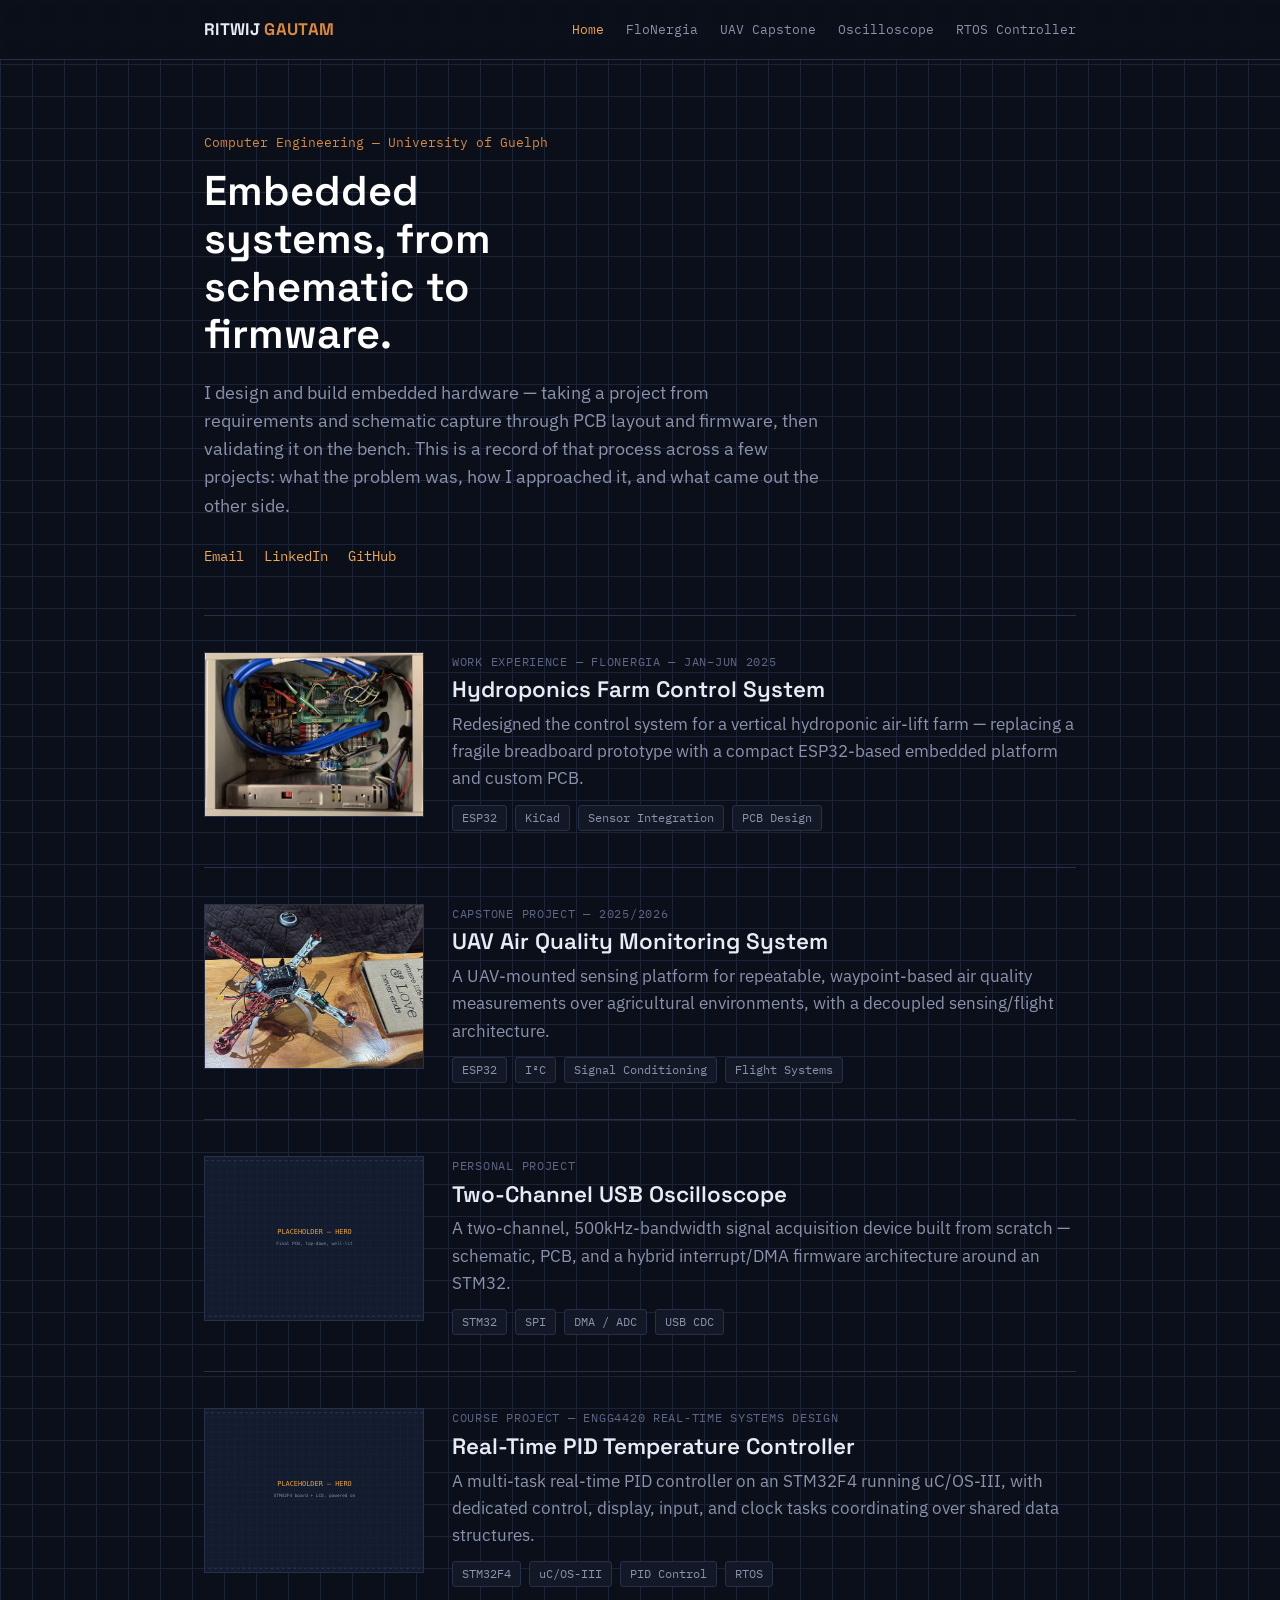
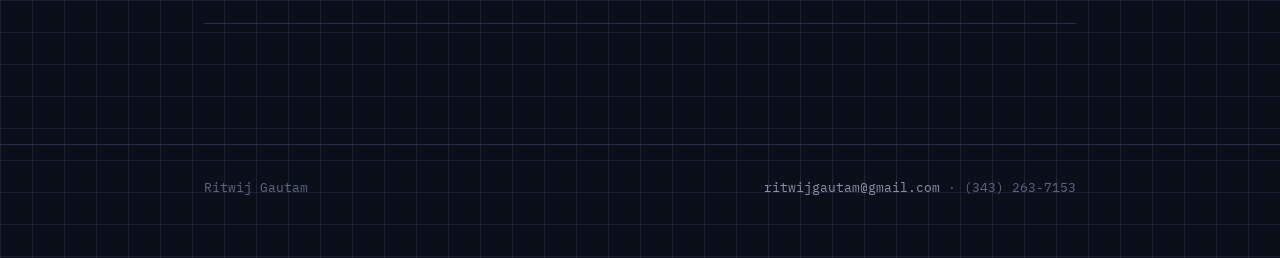
==== index.html @ 7057b991 "Add files via upload" ====
<!DOCTYPE html>
<html lang="en">
<head>
<meta charset="UTF-8">
<meta name="viewport" content="width=device-width, initial-scale=1.0">
<title>Ritwij Gautam — Embedded Systems Portfolio</title>
<link rel="stylesheet" href="styles.css">
</head>
<body>

<header class="site-header">
  <div class="wrap">
    <div class="name">RITWIJ <span>GAUTAM</span></div>
    <nav>
      <a href="index.html" class="current">Home</a>
      <a href="flonergia.html">FloNergia</a>
      <a href="capstone.html">UAV Capstone</a>
      <a href="oscilloscope.html">Oscilloscope</a>
      <a href="rtos-controller.html">RTOS Controller</a>
    </nav>
  </div>
</header>

<section class="hero">
  <div class="eyebrow">Computer Engineering — University of Guelph</div>
  <h1>Embedded systems, from schematic to firmware.</h1>
  <p class="lede">
    I design and build embedded hardware — taking a project from requirements
    and schematic capture through PCB layout and firmware, then validating it
    on the bench. This is a record of that process across a few projects:
    what the problem was, how I approached it, and what came out the other side.
  </p>
  <div class="links">
    <a href="mailto:ritwijgautam@gmail.com">Email</a>
    <a href="https://www.linkedin.com/in/ritwij-gautam-88869a2b2/">LinkedIn</a>
    <a href="https://github.com/ritgaug">GitHub</a>
  </div>
</section>

<div class="project-list">

  <div class="project-row">
    <div class="thumb">
      <img src="images/flonergia/enclosure-interior.png" alt="Control enclosure interior for the hydroponics farm">
    </div>
    <div>
      <div class="meta-label">Work experience — FloNergia — Jan–Jun 2025</div>
      <h2><a href="flonergia.html">Hydroponics Farm Control System</a></h2>
      <p>Redesigned the control system for a vertical hydroponic air-lift farm — replacing a fragile breadboard prototype with a compact ESP32-based embedded platform and custom PCB.</p>
      <div class="chips">
        <span class="chip">ESP32</span>
        <span class="chip">KiCad</span>
        <span class="chip">Sensor Integration</span>
        <span class="chip">PCB Design</span>
      </div>
    </div>
  </div>

  <div class="project-row">
    <div class="thumb">
      <img src="images/capstone/uav-photo.png" alt="Assembled UAV air quality monitoring platform">
    </div>
    <div>
      <div class="meta-label">Capstone project — 2025/2026</div>
      <h2><a href="capstone.html">UAV Air Quality Monitoring System</a></h2>
      <p>A UAV-mounted sensing platform for repeatable, waypoint-based air quality measurements over agricultural environments, with a decoupled sensing/flight architecture.</p>
      <div class="chips">
        <span class="chip">ESP32</span>
        <span class="chip">I²C</span>
        <span class="chip">Signal Conditioning</span>
        <span class="chip">Flight Systems</span>
      </div>
    </div>
  </div>

  <div class="project-row">
    <div class="thumb">
      <img src="images/oscilloscope/hero.svg" alt="Placeholder — Two-Channel USB Oscilloscope">
    </div>
    <div>
      <div class="meta-label">Personal project</div>
      <h2><a href="oscilloscope.html">Two-Channel USB Oscilloscope</a></h2>
      <p>A two-channel, 500kHz-bandwidth signal acquisition device built from scratch — schematic, PCB, and a hybrid interrupt/DMA firmware architecture around an STM32.</p>
      <div class="chips">
        <span class="chip">STM32</span>
        <span class="chip">SPI</span>
        <span class="chip">DMA / ADC</span>
        <span class="chip">USB CDC</span>
      </div>
    </div>
  </div>

  <div class="project-row">
    <div class="thumb">
      <img src="images/rtos-controller/hero.svg" alt="Placeholder — Real-Time PID Temperature Controller">
    </div>
    <div>
      <div class="meta-label">Course project — ENGG4420 Real-Time Systems Design</div>
      <h2><a href="rtos-controller.html">Real-Time PID Temperature Controller</a></h2>
      <p>A multi-task real-time PID controller on an STM32F4 running uC/OS-III, with dedicated control, display, input, and clock tasks coordinating over shared data structures.</p>
      <div class="chips">
        <span class="chip">STM32F4</span>
        <span class="chip">uC/OS-III</span>
        <span class="chip">PID Control</span>
        <span class="chip">RTOS</span>
      </div>
    </div>
  </div>

</div>

<footer class="site-footer">
  <div class="wrap">
    <span>Ritwij Gautam</span>
    <span><a href="mailto:ritwijgautam@gmail.com">ritwijgautam@gmail.com</a> · (343) 263-7153</span>
  </div>
</footer>

</body>
</html>
---- styles.css ----
/* ============================================
   Ritwij Gautam — Portfolio
   Design grounded in PCB/schematic visual language:
   deep circuit-board blue-black, copper-trace accent,
   graph-paper grid, monospace for technical specs.
   ============================================ */

@import url('https://fonts.googleapis.com/css2?family=Space+Grotesk:wght@500;600;700&family=IBM+Plex+Sans:wght@400;500;600&family=IBM+Plex+Mono:wght@400;500&display=swap');

:root {
  --bg: #0b0f1a;
  --panel: #121826;
  --panel-raised: #171f30;
  --line: #263049;
  --line-soft: #1b2336;
  --copper: #d98a3d;
  --copper-bright: #f0a94e;
  --text: #e7ebf3;
  --text-muted: #8a93ab;
  --text-faint: #5d6785;
  --accent-green: #5fb88a;

  --font-display: 'Space Grotesk', sans-serif;
  --font-body: 'IBM Plex Sans', sans-serif;
  --font-mono: 'IBM Plex Mono', monospace;

  --maxw: 760px;
}

* { box-sizing: border-box; }

html {
  scroll-behavior: smooth;
}

body {
  margin: 0;
  background:
    linear-gradient(var(--line-soft) 1px, transparent 1px) 0 0 / 32px 32px,
    linear-gradient(90deg, var(--line-soft) 1px, transparent 1px) 0 0 / 32px 32px,
    var(--bg);
  color: var(--text);
  font-family: var(--font-body);
  font-size: 17px;
  line-height: 1.6;
  -webkit-font-smoothing: antialiased;
}

a { color: var(--copper-bright); text-decoration: none; }
a:hover { text-decoration: underline; }
a:focus-visible, button:focus-visible {
  outline: 2px solid var(--copper-bright);
  outline-offset: 3px;
}

img { max-width: 100%; display: block; border-radius: 3px; }

h1, h2, h3 {
  font-family: var(--font-display);
  font-weight: 600;
  line-height: 1.15;
  margin: 0 0 0.5em 0;
  color: #fff;
}

p { margin: 0 0 1.1em 0; max-width: 68ch; }

/* ---------- layout shell ---------- */

.wrap {
  max-width: var(--maxw);
  margin: 0 auto;
  padding: 0 24px;
}

header.site-header {
  border-bottom: 1px solid var(--line);
  background: rgba(11, 15, 26, 0.88);
  backdrop-filter: blur(6px);
  position: sticky;
  top: 0;
  z-index: 10;
}

.site-header .wrap {
  max-width: 920px;
  display: flex;
  align-items: center;
  justify-content: space-between;
  padding-top: 16px;
  padding-bottom: 16px;
}

.site-header .name {
  font-family: var(--font-display);
  font-weight: 700;
  font-size: 1.05rem;
  color: var(--text);
  letter-spacing: 0.02em;
}
.site-header .name span { color: var(--copper); }

.site-header nav {
  display: flex;
  gap: 22px;
  font-family: var(--font-mono);
  font-size: 0.82rem;
}
.site-header nav a {
  color: var(--text-muted);
}
.site-header nav a:hover,
.site-header nav a.current {
  color: var(--copper-bright);
  text-decoration: none;
}

footer.site-footer {
  border-top: 1px solid var(--line);
  margin-top: 80px;
  padding: 32px 0 60px;
  color: var(--text-faint);
  font-family: var(--font-mono);
  font-size: 0.82rem;
}
footer.site-footer .wrap { max-width: 920px; display: flex; justify-content: space-between; flex-wrap: wrap; gap: 12px; }
footer.site-footer a { color: var(--text-muted); }

/* ---------- homepage hero ---------- */

.hero {
  max-width: 920px;
  margin: 0 auto;
  padding: 72px 24px 48px;
}

.hero .eyebrow {
  font-family: var(--font-mono);
  font-size: 0.82rem;
  color: var(--copper);
  margin-bottom: 14px;
}

.hero h1 {
  font-size: 2.6rem;
  max-width: 14ch;
}

.hero p.lede {
  font-size: 1.1rem;
  color: var(--text-muted);
  max-width: 56ch;
  margin-top: 18px;
}

.hero .links {
  margin-top: 24px;
  display: flex;
  gap: 20px;
  font-family: var(--font-mono);
  font-size: 0.9rem;
}

/* ---------- project list (homepage) ---------- */

.project-list {
  max-width: 920px;
  margin: 0 auto;
  padding: 0 24px 40px;
}

.project-row {
  display: grid;
  grid-template-columns: 220px 1fr;
  gap: 28px;
  align-items: start;
  padding: 36px 0;
  border-top: 1px solid var(--line);
}
.project-row:last-child { border-bottom: 1px solid var(--line); }

.project-row .thumb {
  aspect-ratio: 4 / 3;
  overflow: hidden;
  border: 1px solid var(--line);
  background: var(--panel);
}
.project-row .thumb img { width: 100%; height: 100%; object-fit: cover; border-radius: 0; }

.project-row .meta-label {
  font-family: var(--font-mono);
  font-size: 0.76rem;
  color: var(--text-faint);
  text-transform: uppercase;
  letter-spacing: 0.06em;
  margin-bottom: 6px;
}

.project-row h2 {
  font-size: 1.4rem;
  margin-bottom: 8px;
}

.project-row h2 a { color: var(--text); }
.project-row h2 a:hover { color: var(--copper-bright); text-decoration: none; }

.project-row p { color: var(--text-muted); margin-bottom: 12px; }

.chips { display: flex; flex-wrap: wrap; gap: 8px; margin-top: 4px; }
.chip {
  font-family: var(--font-mono);
  font-size: 0.72rem;
  color: var(--text-muted);
  border: 1px solid var(--line);
  padding: 3px 9px;
  border-radius: 3px;
  background: var(--panel);
}

@media (max-width: 640px) {
  .project-row { grid-template-columns: 1fr; }
}

/* ---------- project page ---------- */

.project-hero {
  max-width: var(--maxw);
  margin: 0 auto;
  padding: 56px 24px 8px;
}

.project-hero .meta-label {
  font-family: var(--font-mono);
  font-size: 0.78rem;
  color: var(--copper);
  text-transform: uppercase;
  letter-spacing: 0.06em;
  margin-bottom: 12px;
}

.project-hero h1 { font-size: 2.1rem; max-width: 22ch; }

.project-hero .hook {
  font-size: 1.12rem;
  color: var(--text-muted);
  margin-top: 14px;
  max-width: 62ch;
}

.spec-row {
  display: flex;
  flex-wrap: wrap;
  gap: 10px;
  margin-top: 22px;
}
.spec {
  font-family: var(--font-mono);
  font-size: 0.78rem;
  color: var(--text);
  background: var(--panel-raised);
  border: 1px solid var(--line);
  padding: 5px 11px;
  border-radius: 3px;
}
.spec b { color: var(--copper-bright); font-weight: 500; }

.repo-link {
  margin-top: 22px;
  display: inline-flex;
  align-items: center;
  gap: 8px;
  font-family: var(--font-mono);
  font-size: 0.88rem;
  border: 1px solid var(--copper);
  color: var(--copper-bright);
  padding: 9px 16px;
  border-radius: 3px;
}
.repo-link:hover { background: rgba(217, 138, 61, 0.1); text-decoration: none; }

.hero-image {
  max-width: var(--maxw);
  margin: 40px auto 0;
  padding: 0 24px;
}
.hero-image img {
  border: 1px solid var(--line);
  width: 100%;
}
.caption {
  font-family: var(--font-mono);
  font-size: 0.76rem;
  color: var(--text-faint);
  margin-top: 8px;
}

.project-body {
  max-width: var(--maxw);
  margin: 0 auto;
  padding: 8px 24px 40px;
}

.project-body section { margin-top: 52px; }

.section-label {
  font-family: var(--font-mono);
  font-size: 0.78rem;
  color: var(--copper);
  text-transform: uppercase;
  letter-spacing: 0.06em;
  margin-bottom: 14px;
}

.project-body h2 { font-size: 1.5rem; }

.figure {
  margin: 26px 0;
}
.figure img {
  border: 1px solid var(--line);
}
.figure.two-up {
  display: grid;
  grid-template-columns: 1fr 1fr;
  gap: 16px;
}
@media (max-width: 640px) {
  .figure.two-up { grid-template-columns: 1fr; }
}

.results-list {
  list-style: none;
  padding: 0;
  margin: 0;
}
.results-list li {
  padding: 12px 0 12px 26px;
  border-top: 1px solid var(--line-soft);
  position: relative;
}
.results-list li:first-child { border-top: none; }
.results-list li::before {
  content: '';
  position: absolute;
  left: 0;
  top: 20px;
  width: 8px;
  height: 8px;
  background: var(--accent-green);
  border-radius: 50%;
}

.code-snippet {
  margin: 22px 0;
  background: var(--panel);
  border: 1px solid var(--line);
  border-radius: 4px;
  overflow: hidden;
}
.code-snippet .snippet-label {
  font-family: var(--font-mono);
  font-size: 0.74rem;
  color: var(--text-faint);
  padding: 9px 14px;
  border-bottom: 1px solid var(--line);
}
.code-snippet pre {
  margin: 0;
  padding: 16px;
  overflow-x: auto;
  font-family: var(--font-mono);
  font-size: 0.83rem;
  line-height: 1.55;
  color: #c9d1e0;
}

.todo-box {
  margin: 22px 0;
  border: 1px dashed var(--copper);
  border-radius: 4px;
  padding: 14px 16px;
  font-family: var(--font-mono);
  font-size: 0.82rem;
  color: var(--copper-bright);
  background: rgba(217, 138, 61, 0.06);
}
.todo-box b { color: #fff; }

.status-tag {
  display: inline-block;
  font-family: var(--font-mono);
  font-size: 0.72rem;
  text-transform: uppercase;
  letter-spacing: 0.05em;
  padding: 3px 9px;
  border-radius: 3px;
  border: 1px solid var(--line);
  color: var(--text-muted);
  margin-bottom: 14px;
}
.status-tag.in-progress { border-color: var(--copper); color: var(--copper-bright); }
.status-tag.complete { border-color: var(--accent-green); color: var(--accent-green); }
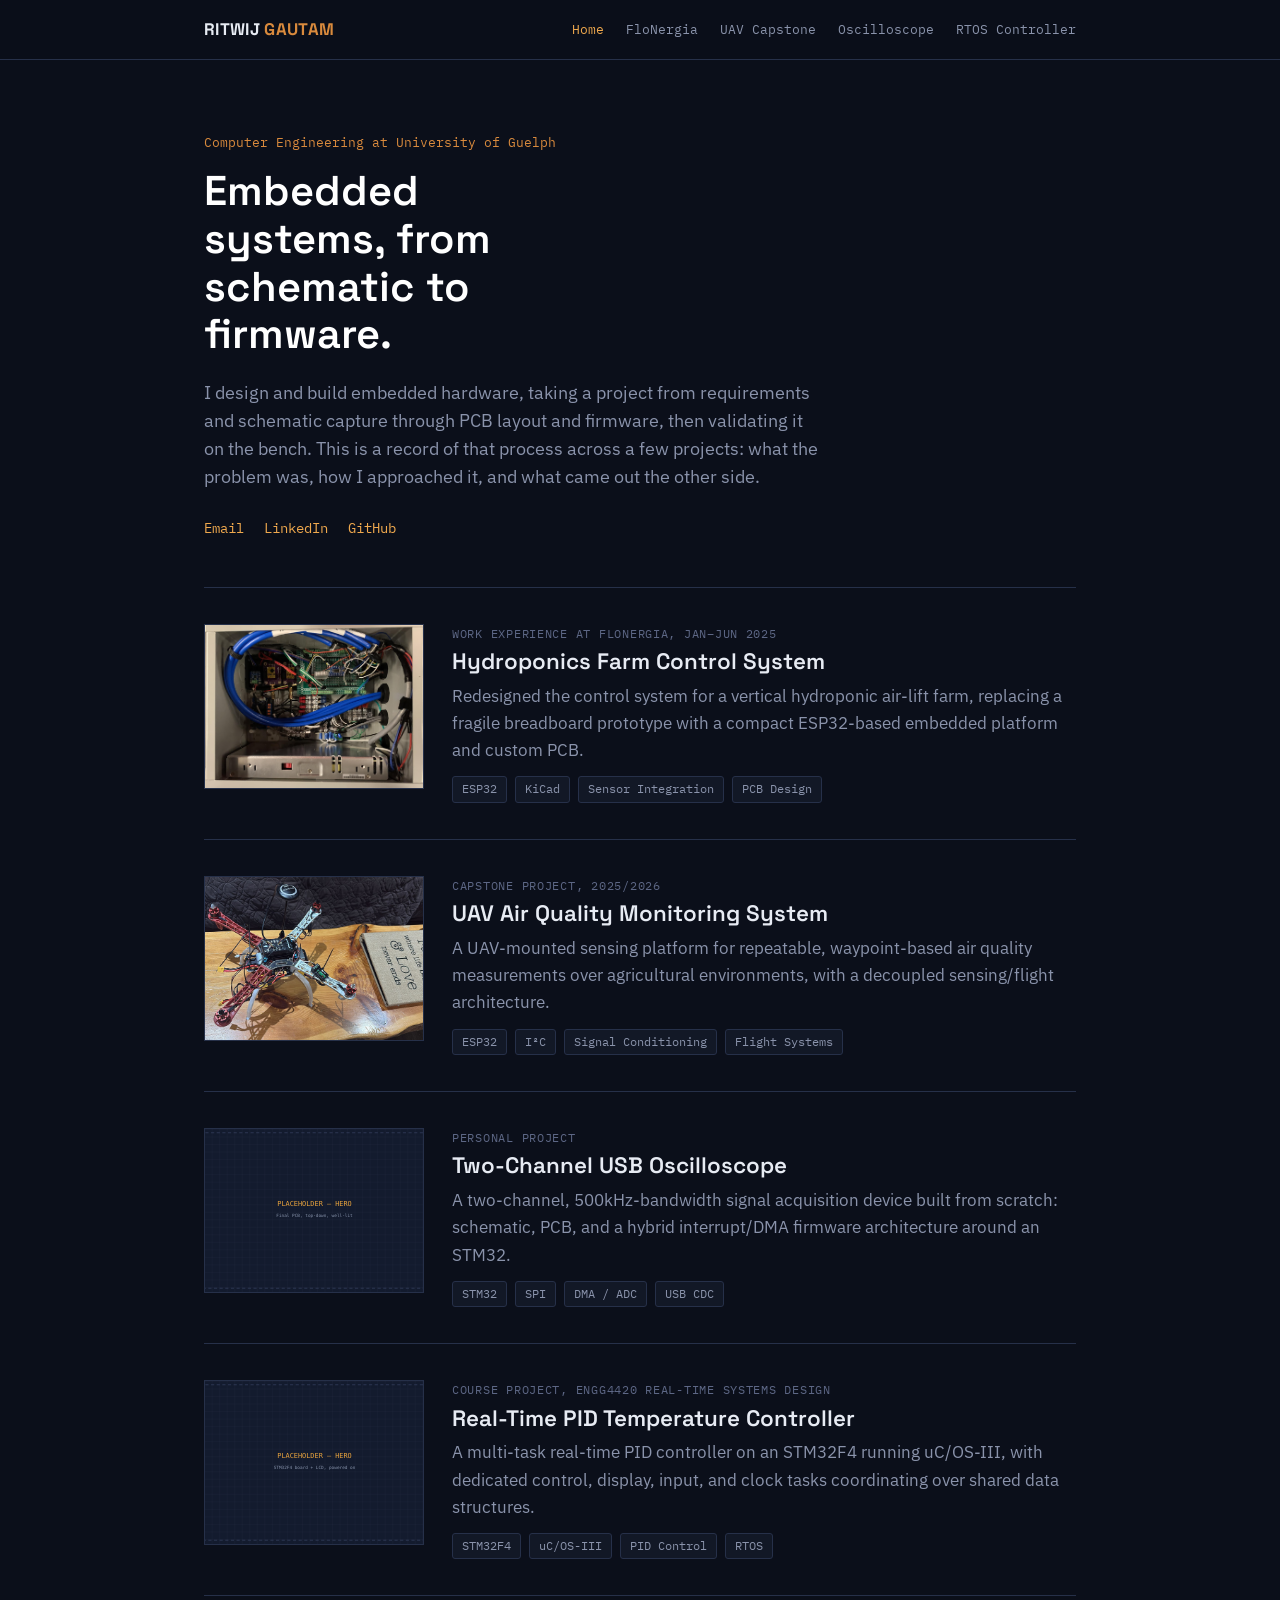
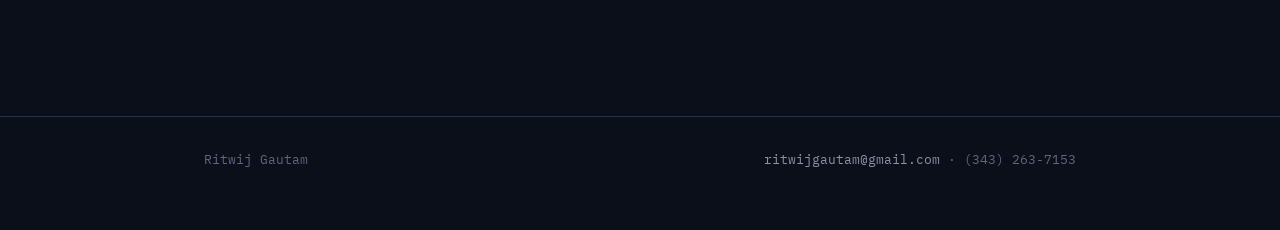
==== commit 4fd6d3e3: "Add files via upload" ====
--- a/index.html
+++ b/index.html
@@ -3,7 +3,7 @@
 <head>
 <meta charset="UTF-8">
 <meta name="viewport" content="width=device-width, initial-scale=1.0">
-<title>Ritwij Gautam — Embedded Systems Portfolio</title>
+<title>Ritwij Gautam | Embedded Systems Portfolio</title>
 <link rel="stylesheet" href="styles.css">
 </head>
 <body>
@@ -22,10 +22,10 @@
 </header>
 
 <section class="hero">
-  <div class="eyebrow">Computer Engineering — University of Guelph</div>
+  <div class="eyebrow">Computer Engineering at University of Guelph</div>
   <h1>Embedded systems, from schematic to firmware.</h1>
   <p class="lede">
-    I design and build embedded hardware — taking a project from requirements
+    I design and build embedded hardware, taking a project from requirements
     and schematic capture through PCB layout and firmware, then validating it
     on the bench. This is a record of that process across a few projects:
     what the problem was, how I approached it, and what came out the other side.
@@ -44,9 +44,9 @@
       <img src="images/flonergia/enclosure-interior.png" alt="Control enclosure interior for the hydroponics farm">
     </div>
     <div>
-      <div class="meta-label">Work experience — FloNergia — Jan–Jun 2025</div>
+      <div class="meta-label">Work experience at FloNergia, Jan–Jun 2025</div>
       <h2><a href="flonergia.html">Hydroponics Farm Control System</a></h2>
-      <p>Redesigned the control system for a vertical hydroponic air-lift farm — replacing a fragile breadboard prototype with a compact ESP32-based embedded platform and custom PCB.</p>
+      <p>Redesigned the control system for a vertical hydroponic air-lift farm, replacing a fragile breadboard prototype with a compact ESP32-based embedded platform and custom PCB.</p>
       <div class="chips">
         <span class="chip">ESP32</span>
         <span class="chip">KiCad</span>
@@ -61,7 +61,7 @@
       <img src="images/capstone/uav-photo.png" alt="Assembled UAV air quality monitoring platform">
     </div>
     <div>
-      <div class="meta-label">Capstone project — 2025/2026</div>
+      <div class="meta-label">Capstone project, 2025/2026</div>
       <h2><a href="capstone.html">UAV Air Quality Monitoring System</a></h2>
       <p>A UAV-mounted sensing platform for repeatable, waypoint-based air quality measurements over agricultural environments, with a decoupled sensing/flight architecture.</p>
       <div class="chips">
@@ -75,12 +75,12 @@
 
   <div class="project-row">
     <div class="thumb">
-      <img src="images/oscilloscope/hero.svg" alt="Placeholder — Two-Channel USB Oscilloscope">
+      <img src="images/oscilloscope/hero.svg" alt="Placeholder: Two-Channel USB Oscilloscope">
     </div>
     <div>
       <div class="meta-label">Personal project</div>
       <h2><a href="oscilloscope.html">Two-Channel USB Oscilloscope</a></h2>
-      <p>A two-channel, 500kHz-bandwidth signal acquisition device built from scratch — schematic, PCB, and a hybrid interrupt/DMA firmware architecture around an STM32.</p>
+      <p>A two-channel, 500kHz-bandwidth signal acquisition device built from scratch: schematic, PCB, and a hybrid interrupt/DMA firmware architecture around an STM32.</p>
       <div class="chips">
         <span class="chip">STM32</span>
         <span class="chip">SPI</span>
@@ -92,10 +92,10 @@
 
   <div class="project-row">
     <div class="thumb">
-      <img src="images/rtos-controller/hero.svg" alt="Placeholder — Real-Time PID Temperature Controller">
+      <img src="images/rtos-controller/hero.svg" alt="Placeholder: Real-Time PID Temperature Controller">
     </div>
     <div>
-      <div class="meta-label">Course project — ENGG4420 Real-Time Systems Design</div>
+      <div class="meta-label">Course project, ENGG4420 Real-Time Systems Design</div>
       <h2><a href="rtos-controller.html">Real-Time PID Temperature Controller</a></h2>
       <p>A multi-task real-time PID controller on an STM32F4 running uC/OS-III, with dedicated control, display, input, and clock tasks coordinating over shared data structures.</p>
       <div class="chips">
--- a/styles.css
+++ b/styles.css
@@ -1,5 +1,5 @@
 /* ============================================
-   Ritwij Gautam — Portfolio
+   Ritwij Gautam Portfolio
    Design grounded in PCB/schematic visual language:
    deep circuit-board blue-black, copper-trace accent,
    graph-paper grid, monospace for technical specs.
@@ -35,10 +35,7 @@
 
 body {
   margin: 0;
-  background:
-    linear-gradient(var(--line-soft) 1px, transparent 1px) 0 0 / 32px 32px,
-    linear-gradient(90deg, var(--line-soft) 1px, transparent 1px) 0 0 / 32px 32px,
-    var(--bg);
+  background: var(--bg);
   color: var(--text);
   font-family: var(--font-body);
   font-size: 17px;
@@ -288,9 +285,9 @@
   width: 100%;
 }
 .caption {
-  font-family: var(--font-mono);
-  font-size: 0.76rem;
-  color: var(--text-faint);
+  font-family: var(--font-body);
+  font-size: 0.88rem;
+  color: var(--text-muted);
   margin-top: 8px;
 }
 
@@ -300,18 +297,21 @@
   padding: 8px 24px 40px;
 }
 
-.project-body section { margin-top: 52px; }
-
-.section-label {
-  font-family: var(--font-mono);
-  font-size: 0.78rem;
-  color: var(--copper);
-  text-transform: uppercase;
-  letter-spacing: 0.06em;
-  margin-bottom: 14px;
-}
-
-.project-body h2 { font-size: 1.5rem; }
+.project-body section {
+  margin-top: 64px;
+  padding-top: 40px;
+  border-top: 1px solid var(--line);
+}
+.project-body section:first-child {
+  margin-top: 40px;
+  padding-top: 0;
+  border-top: none;
+}
+
+.project-body h2 {
+  font-size: 2rem;
+  margin-bottom: 20px;
+}
 
 .figure {
   margin: 26px 0;
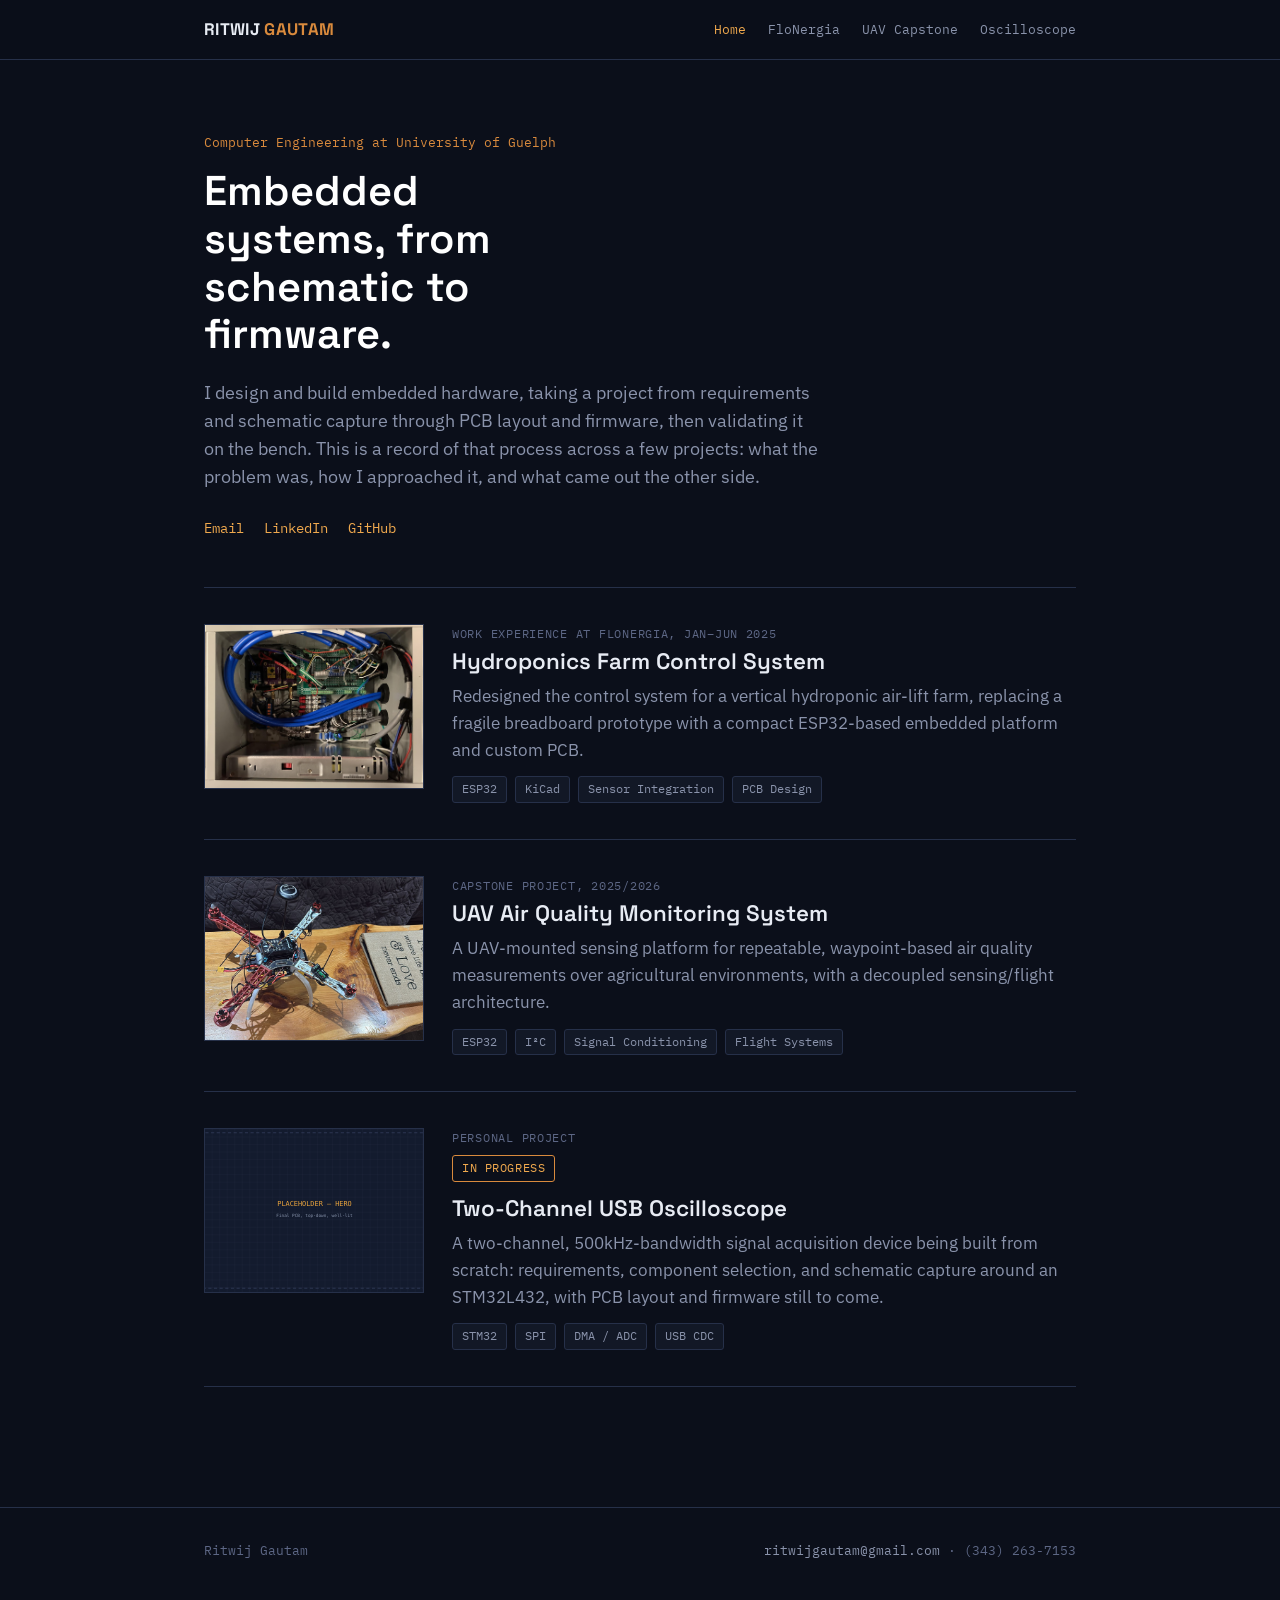
==== commit 9be305c6: "Add files via upload" ====
--- a/index.html
+++ b/index.html
@@ -16,7 +16,6 @@
       <a href="flonergia.html">FloNergia</a>
       <a href="capstone.html">UAV Capstone</a>
       <a href="oscilloscope.html">Oscilloscope</a>
-      <a href="rtos-controller.html">RTOS Controller</a>
     </nav>
   </div>
 </header>
@@ -79,30 +78,14 @@
     </div>
     <div>
       <div class="meta-label">Personal project</div>
+      <span class="status-tag in-progress">In progress</span>
       <h2><a href="oscilloscope.html">Two-Channel USB Oscilloscope</a></h2>
-      <p>A two-channel, 500kHz-bandwidth signal acquisition device built from scratch: schematic, PCB, and a hybrid interrupt/DMA firmware architecture around an STM32.</p>
+      <p>A two-channel, 500kHz-bandwidth signal acquisition device being built from scratch: requirements, component selection, and schematic capture around an STM32L432, with PCB layout and firmware still to come.</p>
       <div class="chips">
         <span class="chip">STM32</span>
         <span class="chip">SPI</span>
         <span class="chip">DMA / ADC</span>
         <span class="chip">USB CDC</span>
-      </div>
-    </div>
-  </div>
-
-  <div class="project-row">
-    <div class="thumb">
-      <img src="images/rtos-controller/hero.svg" alt="Placeholder: Real-Time PID Temperature Controller">
-    </div>
-    <div>
-      <div class="meta-label">Course project, ENGG4420 Real-Time Systems Design</div>
-      <h2><a href="rtos-controller.html">Real-Time PID Temperature Controller</a></h2>
-      <p>A multi-task real-time PID controller on an STM32F4 running uC/OS-III, with dedicated control, display, input, and clock tasks coordinating over shared data structures.</p>
-      <div class="chips">
-        <span class="chip">STM32F4</span>
-        <span class="chip">uC/OS-III</span>
-        <span class="chip">PID Control</span>
-        <span class="chip">RTOS</span>
       </div>
     </div>
   </div>
--- a/styles.css
+++ b/styles.css
@@ -350,6 +350,28 @@
   border-radius: 50%;
 }
 
+.next-steps-list {
+  list-style: none;
+  padding: 0;
+  margin: 0;
+}
+.next-steps-list li {
+  padding: 12px 0 12px 26px;
+  border-top: 1px solid var(--line-soft);
+  position: relative;
+}
+.next-steps-list li:first-child { border-top: none; }
+.next-steps-list li::before {
+  content: '';
+  position: absolute;
+  left: 0;
+  top: 20px;
+  width: 8px;
+  height: 8px;
+  background: var(--copper);
+  border-radius: 50%;
+}
+
 .code-snippet {
   margin: 22px 0;
   background: var(--panel);
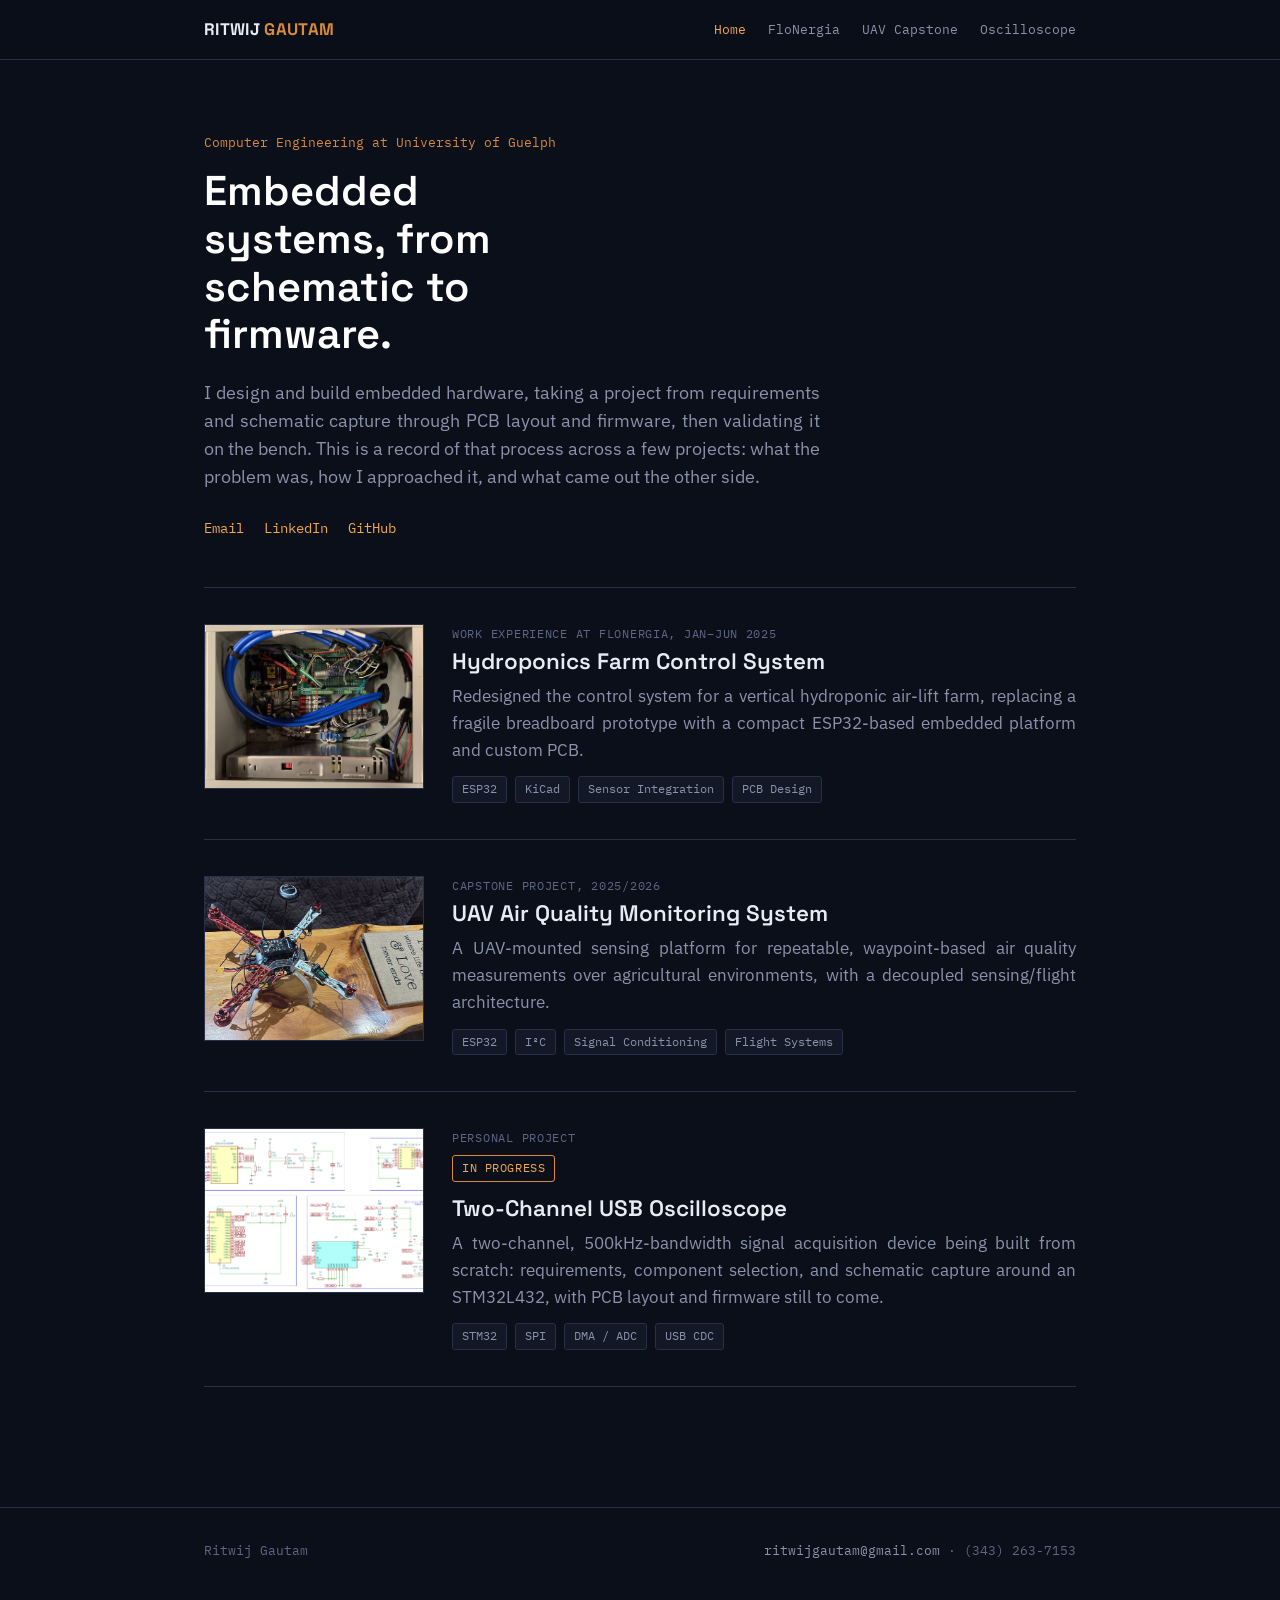
==== commit 92f3431f: "Add files via upload" ====
--- a/index.html
+++ b/index.html
@@ -74,7 +74,7 @@
 
   <div class="project-row">
     <div class="thumb">
-      <img src="images/oscilloscope/hero.svg" alt="Placeholder: Two-Channel USB Oscilloscope">
+      <img src="images/oscilloscope/schematic.png" alt="Two-Channel USB Oscilloscope schematic">
     </div>
     <div>
       <div class="meta-label">Personal project</div>
--- a/styles.css
+++ b/styles.css
@@ -60,7 +60,7 @@
   color: #fff;
 }
 
-p { margin: 0 0 1.1em 0; max-width: 68ch; }
+p { margin: 0 0 1.1em 0; max-width: 68ch; text-align: justify; text-justify: inter-word; hyphens: auto; }
 
 /* ---------- layout shell ---------- */
 
@@ -289,6 +289,7 @@
   font-size: 0.88rem;
   color: var(--text-muted);
   margin-top: 8px;
+  text-align: center;
 }
 
 .project-body {
@@ -318,6 +319,9 @@
 }
 .figure img {
   border: 1px solid var(--line);
+}
+.figure.centered img {
+  margin: 0 auto;
 }
 .figure.two-up {
   display: grid;
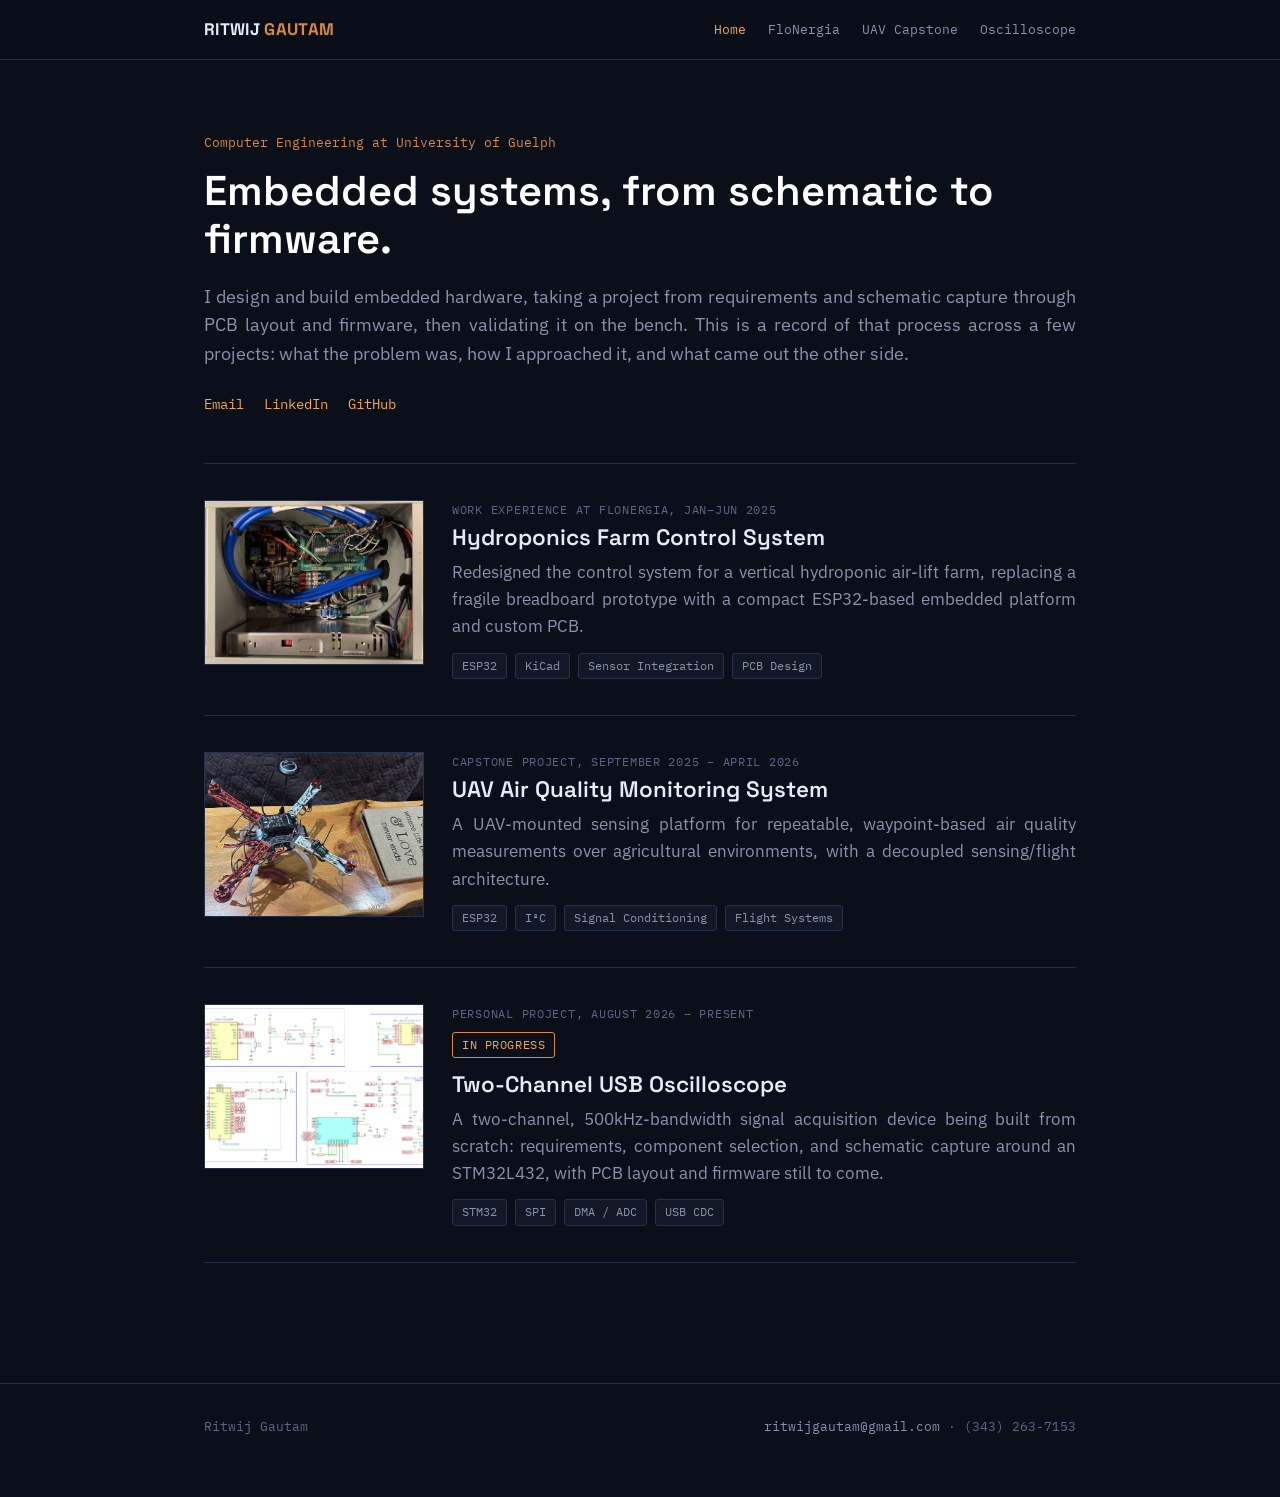
==== commit 83ece072: "Add files via upload" ====
--- a/index.html
+++ b/index.html
@@ -60,7 +60,7 @@
       <img src="images/capstone/uav-photo.png" alt="Assembled UAV air quality monitoring platform">
     </div>
     <div>
-      <div class="meta-label">Capstone project, 2025/2026</div>
+      <div class="meta-label">Capstone project, September 2025 – April 2026</div>
       <h2><a href="capstone.html">UAV Air Quality Monitoring System</a></h2>
       <p>A UAV-mounted sensing platform for repeatable, waypoint-based air quality measurements over agricultural environments, with a decoupled sensing/flight architecture.</p>
       <div class="chips">
@@ -77,7 +77,7 @@
       <img src="images/oscilloscope/schematic.png" alt="Two-Channel USB Oscilloscope schematic">
     </div>
     <div>
-      <div class="meta-label">Personal project</div>
+      <div class="meta-label">Personal project, August 2026 – Present</div>
       <span class="status-tag in-progress">In progress</span>
       <h2><a href="oscilloscope.html">Two-Channel USB Oscilloscope</a></h2>
       <p>A two-channel, 500kHz-bandwidth signal acquisition device being built from scratch: requirements, component selection, and schematic capture around an STM32L432, with PCB layout and firmware still to come.</p>
--- a/styles.css
+++ b/styles.css
@@ -140,13 +140,12 @@
 
 .hero h1 {
   font-size: 2.6rem;
-  max-width: 14ch;
 }
 
 .hero p.lede {
   font-size: 1.1rem;
   color: var(--text-muted);
-  max-width: 56ch;
+  max-width: none;
   margin-top: 18px;
 }
 
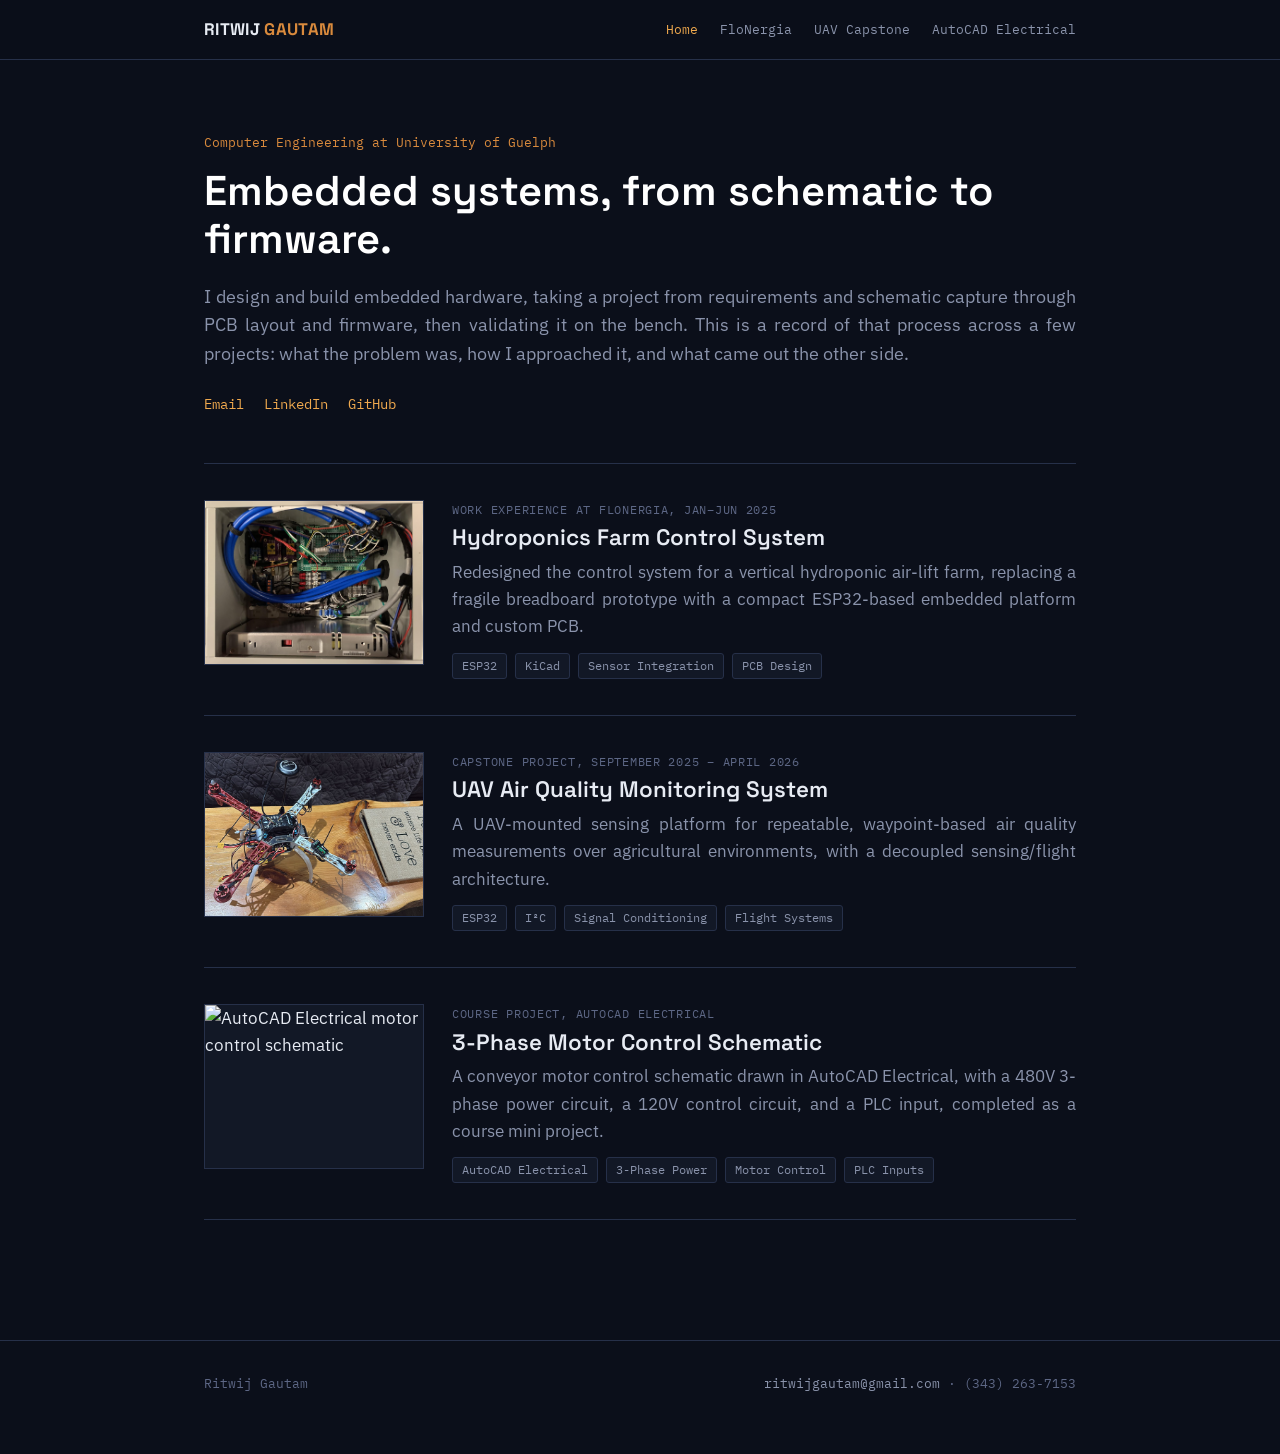
==== commit c6b79d80: "Add files via upload" ====
--- a/index.html
+++ b/index.html
@@ -15,7 +15,7 @@
       <a href="index.html" class="current">Home</a>
       <a href="flonergia.html">FloNergia</a>
       <a href="capstone.html">UAV Capstone</a>
-      <a href="oscilloscope.html">Oscilloscope</a>
+      <a href="autocad.html">AutoCAD Electrical</a>
     </nav>
   </div>
 </header>
@@ -74,18 +74,17 @@
 
   <div class="project-row">
     <div class="thumb">
-      <img src="images/oscilloscope/schematic.png" alt="Two-Channel USB Oscilloscope schematic">
+      <img src="images/autocad/schematic.png" alt="AutoCAD Electrical motor control schematic">
     </div>
     <div>
-      <div class="meta-label">Personal project, August 2026 – Present</div>
-      <span class="status-tag in-progress">In progress</span>
-      <h2><a href="oscilloscope.html">Two-Channel USB Oscilloscope</a></h2>
-      <p>A two-channel, 500kHz-bandwidth signal acquisition device being built from scratch: requirements, component selection, and schematic capture around an STM32L432, with PCB layout and firmware still to come.</p>
+      <div class="meta-label">Course project, AutoCAD Electrical</div>
+      <h2><a href="autocad.html">3-Phase Motor Control Schematic</a></h2>
+      <p>A conveyor motor control schematic drawn in AutoCAD Electrical, with a 480V 3-phase power circuit, a 120V control circuit, and a PLC input, completed as a course mini project.</p>
       <div class="chips">
-        <span class="chip">STM32</span>
-        <span class="chip">SPI</span>
-        <span class="chip">DMA / ADC</span>
-        <span class="chip">USB CDC</span>
+        <span class="chip">AutoCAD Electrical</span>
+        <span class="chip">3-Phase Power</span>
+        <span class="chip">Motor Control</span>
+        <span class="chip">PLC Inputs</span>
       </div>
     </div>
   </div>
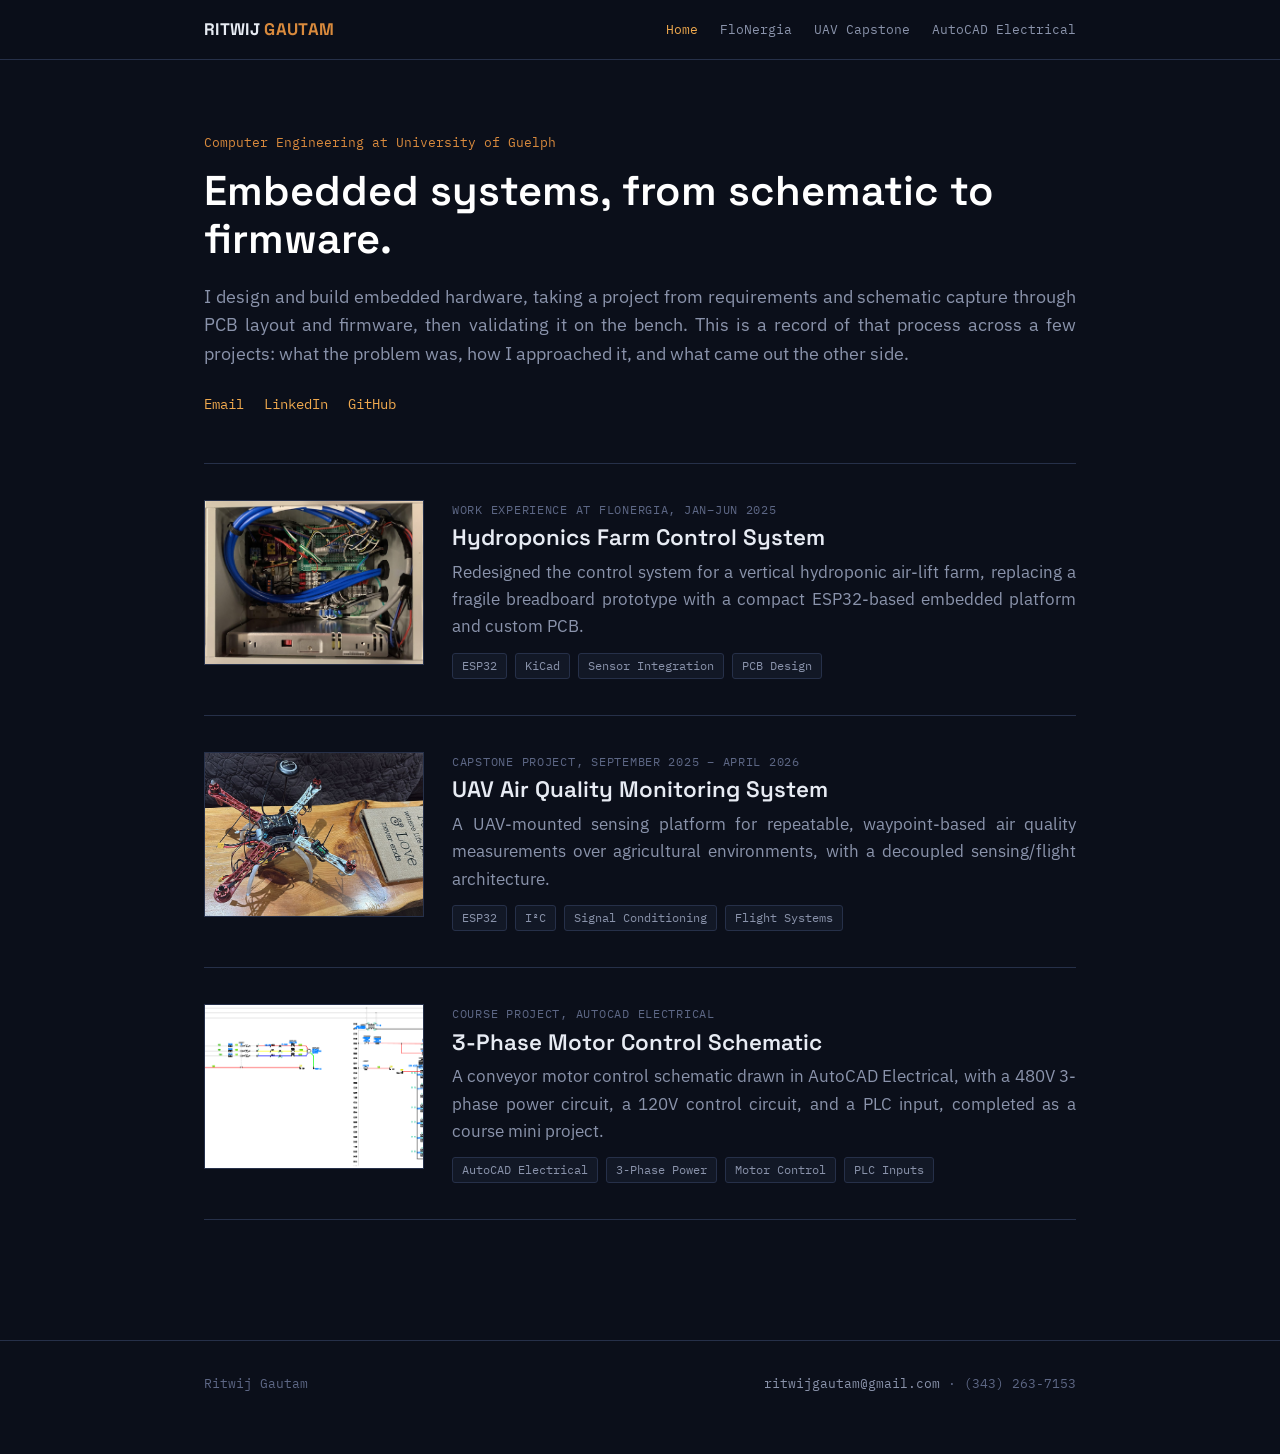
==== commit 85ad245c: "Add files via upload" ====
--- a/index.html
+++ b/index.html
@@ -74,7 +74,7 @@
 
   <div class="project-row">
     <div class="thumb">
-      <img src="images/autocad/schematic.png" alt="AutoCAD Electrical motor control schematic">
+      <img src="autocad-schematic.png" alt="AutoCAD Electrical motor control schematic">
     </div>
     <div>
       <div class="meta-label">Course project, AutoCAD Electrical</div>
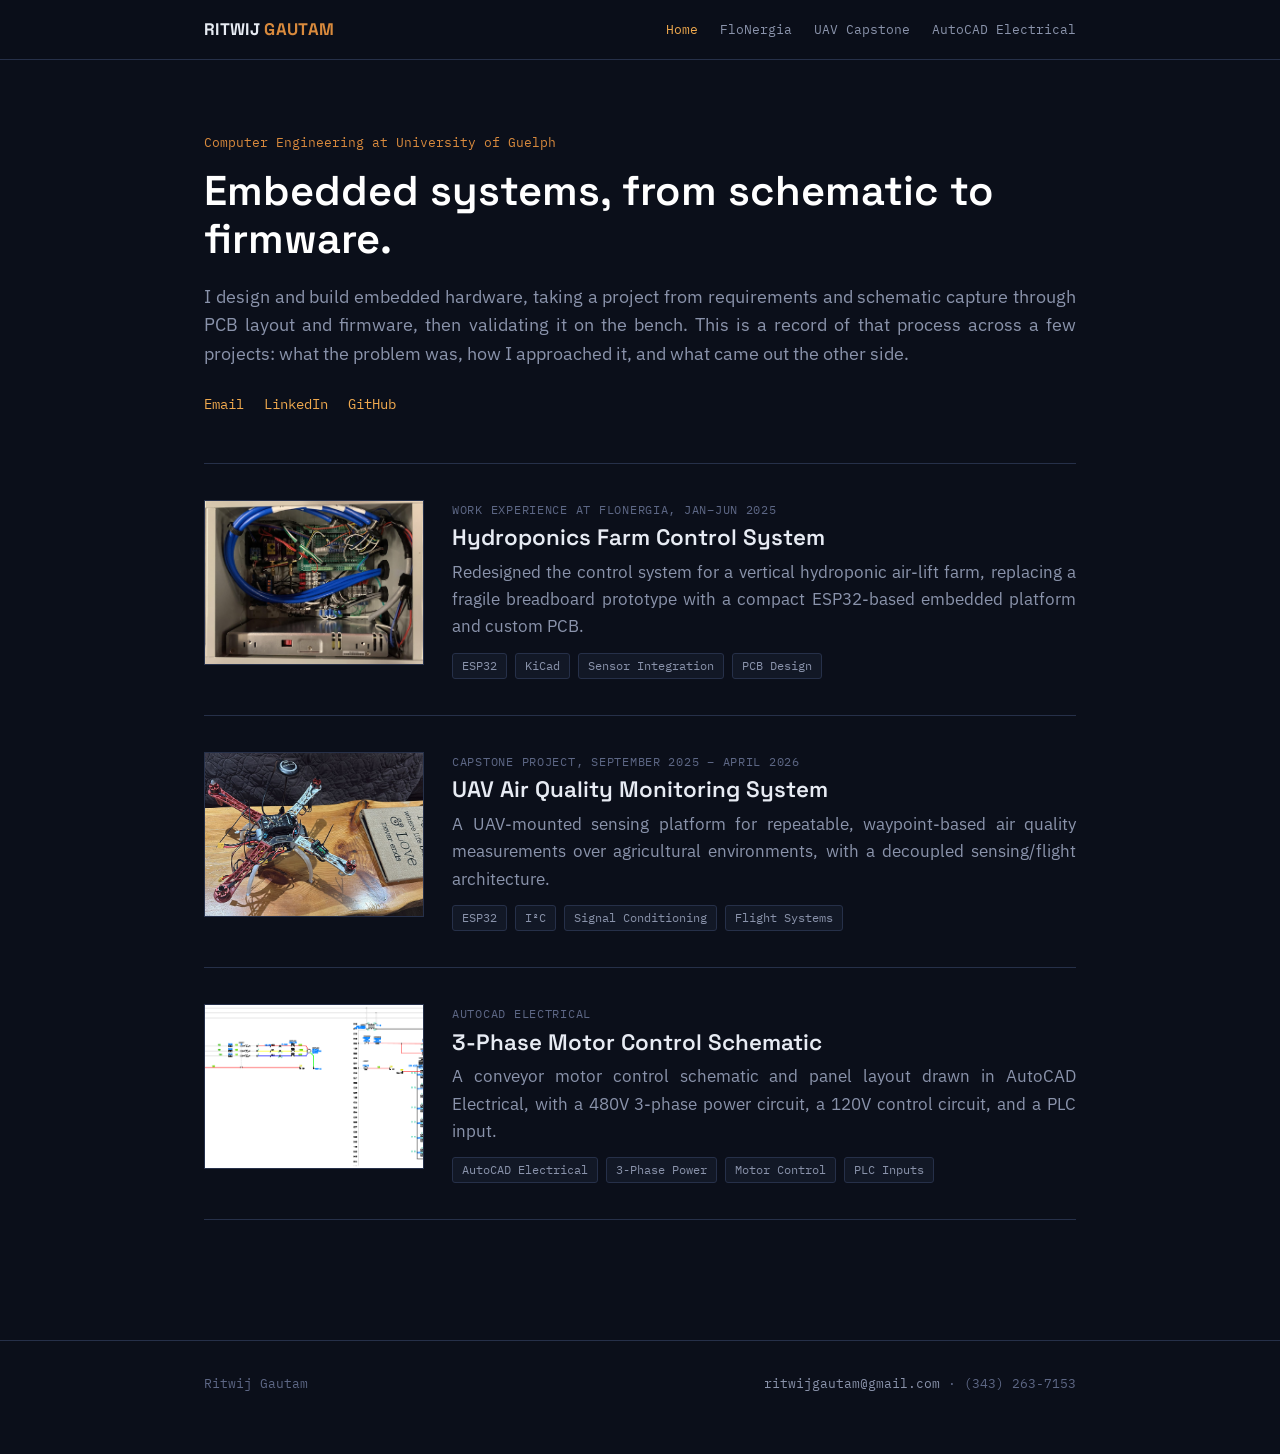
==== commit 6af6678c: "Add files via upload" ====
--- a/index.html
+++ b/index.html
@@ -77,9 +77,9 @@
       <img src="autocad-schematic.png" alt="AutoCAD Electrical motor control schematic">
     </div>
     <div>
-      <div class="meta-label">Course project, AutoCAD Electrical</div>
+      <div class="meta-label">AutoCAD Electrical</div>
       <h2><a href="autocad.html">3-Phase Motor Control Schematic</a></h2>
-      <p>A conveyor motor control schematic drawn in AutoCAD Electrical, with a 480V 3-phase power circuit, a 120V control circuit, and a PLC input, completed as a course mini project.</p>
+      <p>A conveyor motor control schematic and panel layout drawn in AutoCAD Electrical, with a 480V 3-phase power circuit, a 120V control circuit, and a PLC input.</p>
       <div class="chips">
         <span class="chip">AutoCAD Electrical</span>
         <span class="chip">3-Phase Power</span>
